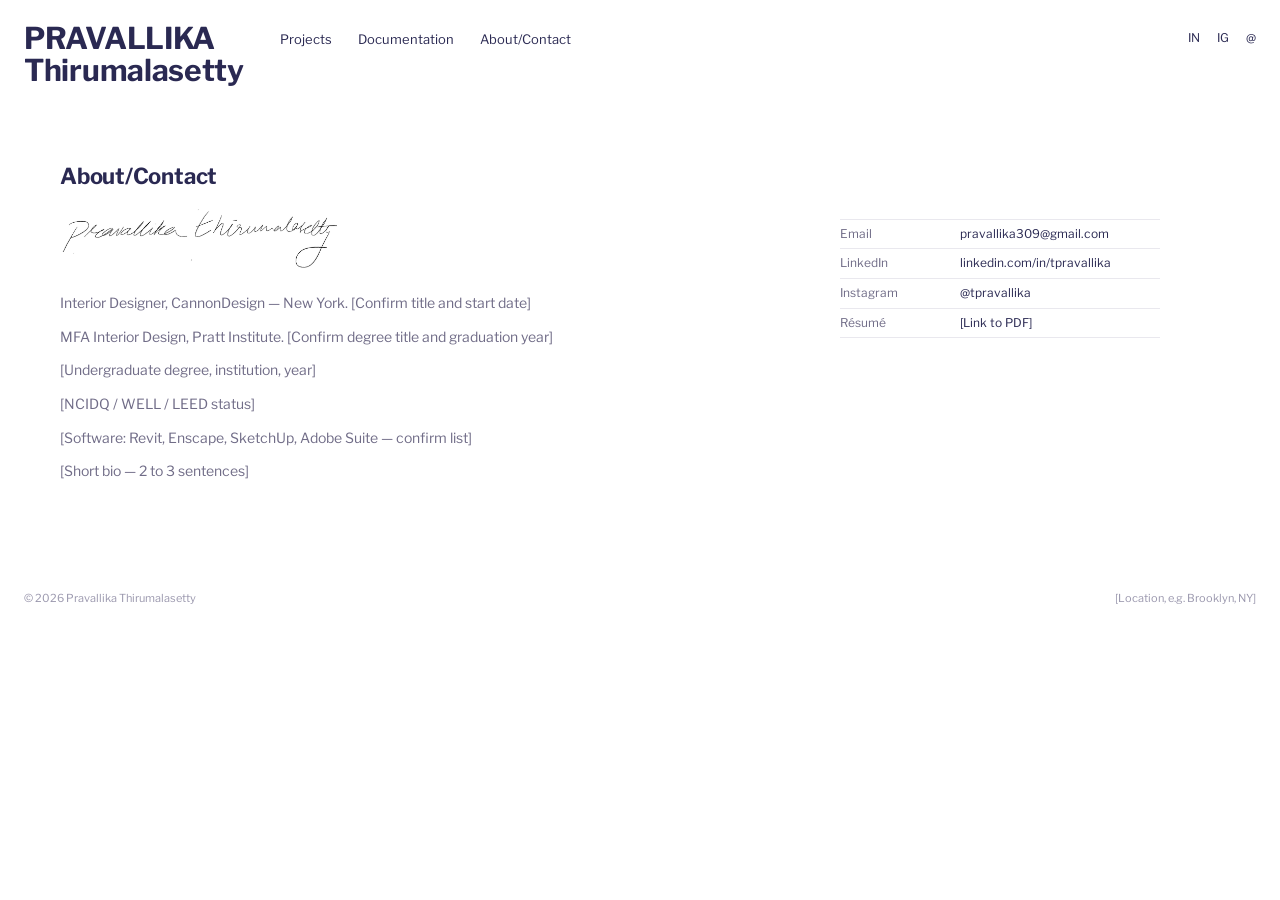
==== about.html @ f4479f0b "Portfolio site: 8 projects, documentation page, about/contact Static site generated by build.py from" ====
<!doctype html>
<html lang="en">
<head>
<meta charset="utf-8">
<meta name="viewport" content="width=device-width, initial-scale=1">
<title>About/Contact — Pravallika Thirumalasetty</title>
<link rel="preconnect" href="https://fonts.googleapis.com">
<link href="https://fonts.googleapis.com/css2?family=Libre+Franklin:wght@400;500;700&display=swap" rel="stylesheet">
<link rel="stylesheet" href="assets/css/site.css">
</head>
<body>
<header class="hd">
  <a class="logo" href="index.html">PRAVALLIKA<br>Thirumalasetty</a>
  <nav class="nav">
    <a href="index.html">Projects</a>
    <a href="documentation.html">Documentation</a>
    <a href="about.html">About/Contact</a>
  </nav>
  <div class="soc">
    <a href="https://www.linkedin.com/in/tpravallika/" target="_blank" rel="noopener" aria-label="LinkedIn">in</a>
    <a href="https://www.instagram.com/tpravallika" target="_blank" rel="noopener" aria-label="Instagram">ig</a>
    <a href="mailto:pravallika309@gmail.com" aria-label="Email">@</a>
  </div>
</header>
<main class="main">
<article class="proj about">
  <div class="ph-title"><h1>About/Contact</h1></div>
  <div class="info">
    <div class="txt">
      <img class="sig" src="assets/img/about/01.jpg" alt="Pravallika Thirumalasetty">
      <p>Interior Designer, CannonDesign — New York. [Confirm title and start date]</p>
      <p>MFA Interior Design, Pratt Institute. [Confirm degree title and graduation year]</p>
      <p>[Undergraduate degree, institution, year]</p>
      <p>[NCIDQ / WELL / LEED status]</p>
      <p>[Software: Revit, Enscape, SketchUp, Adobe Suite — confirm list]</p>
      <p>[Short bio — 2 to 3 sentences]</p>
    </div>
    <dl class="meta">
      <div><dt>Email</dt><dd><a href="mailto:pravallika309@gmail.com">pravallika309@gmail.com</a></dd></div>
      <div><dt>LinkedIn</dt><dd><a href="https://www.linkedin.com/in/tpravallika/" target="_blank" rel="noopener">linkedin.com/in/tpravallika</a></dd></div>
      <div><dt>Instagram</dt><dd><a href="https://www.instagram.com/tpravallika" target="_blank" rel="noopener">@tpravallika</a></dd></div>
      <div><dt>Résumé</dt><dd>[Link to PDF]</dd></div>
    </dl>
  </div>
</article>
</main>
<footer class="ft"><span>© 2026 Pravallika Thirumalasetty</span><span>[Location, e.g. Brooklyn, NY]</span></footer>
<div class="lb" id="lb" hidden><img alt=""><button aria-label="Close">×</button></div>
<script>
(function(){var lb=document.getElementById('lb'),im=lb.querySelector('img');
document.querySelectorAll('.g a.z').forEach(function(a){a.addEventListener('click',function(e){e.preventDefault();im.src=a.href;lb.hidden=false;document.body.style.overflow='hidden';});});
function close(){lb.hidden=true;im.src='';document.body.style.overflow='';}
lb.addEventListener('click',close);document.addEventListener('keydown',function(e){if(e.key==='Escape')close();});})();
</script>
</body>
</html>
---- assets/css/site.css ----
:root{--ink:#2a2952;--txt:#706c87;--bg:#fff;--line:#e9e8ee;--gap:2px}
*{box-sizing:border-box}
html,body{margin:0;background:var(--bg);color:var(--txt);font:14px/1.55 "Libre Franklin","Helvetica Neue",Helvetica,Arial,sans-serif;-webkit-font-smoothing:antialiased}
a{color:var(--ink);text-decoration:none}
img{display:block;max-width:100%}
.hd{display:flex;align-items:flex-start;gap:28px;padding:22px 24px 8px;flex-wrap:wrap}
.logo{font-weight:700;font-size:30px;line-height:1.08;letter-spacing:-.01em;color:var(--ink);margin-right:8px}
.nav{display:flex;gap:26px;padding-top:7px;font-size:13px}
.nav a:hover{text-decoration:underline}
.soc{margin-left:auto;display:flex;gap:16px;padding-top:7px;font-size:12px;letter-spacing:.04em;text-transform:uppercase}
.main{padding:64px 60px 40px;max-width:1440px;margin:0 auto}
/* home grid */
.grid{display:grid;grid-template-columns:repeat(3,1fr);gap:22px var(--gap)}
.card .ph{display:block;aspect-ratio:4/3;overflow:hidden;background:#f2f1f5}
.card img{width:100%;height:100%;object-fit:cover;transition:transform .5s ease}
.card:hover img{transform:scale(1.03)}
.card .cap{display:block;text-align:center;font-size:11px;padding:8px 6px 0;color:var(--txt)}
/* project */
.ph-title{display:flex;align-items:baseline;gap:14px;margin:0 0 26px}
.ph-title .num{font-size:12px;letter-spacing:.14em;color:var(--txt)}
.ph-title h1{font-size:22px;font-weight:700;color:var(--ink);margin:0;letter-spacing:-.01em}
.info{display:grid;grid-template-columns:280px 1fr;gap:40px;margin-bottom:38px;max-width:1100px}
.meta{margin:0;font-size:12px}
.meta div{display:grid;grid-template-columns:110px 1fr;gap:10px;padding:5px 0;border-top:1px solid var(--line)}
.meta div:last-child{border-bottom:1px solid var(--line)}
.meta dt{margin:0;color:var(--txt)}.meta dd{margin:0;color:var(--ink)}
.txt p{margin:0 0 12px;max-width:62ch}
.gap,.credit,[class=gap]{color:#b04a4a}
.credit{font-size:12px;font-style:italic;color:#9a97ad}
.lede{margin:-10px 0 30px;max-width:62ch}
.g{display:grid;grid-template-columns:repeat(6,1fr);grid-auto-flow:dense;gap:var(--gap)}
.g a{display:block;overflow:hidden;background:#f6f6f8}
.g a.s1{grid-column:span 2}.g a.s2{grid-column:span 3}.g a.s3{grid-column:span 6}
.g img{width:100%;height:100%;object-fit:contain;aspect-ratio:4/3}
.g a.s3 img{aspect-ratio:auto}
.next{display:block;margin:48px 0 0;font-size:13px}
.docsec{margin:0 0 44px}.docsec h2{font-size:13px;font-weight:500;letter-spacing:.06em;text-transform:uppercase;margin:0 0 10px}
.about .info{grid-template-columns:1fr 320px}
.sig{width:280px;margin:-10px 0 22px}
.ft{display:flex;justify-content:space-between;padding:18px 24px 26px;font-size:11px;color:#9a97ad}
.lb[hidden]{display:none}
.lb{position:fixed;inset:0;background:rgba(255,255,255,.96);display:flex;align-items:center;justify-content:center;z-index:9;cursor:zoom-out}
.lb img{max-width:96vw;max-height:94vh;object-fit:contain}
.lb button{position:absolute;top:14px;right:18px;font-size:30px;border:0;background:none;color:var(--ink);cursor:pointer}
@media (max-width:900px){.main{padding:36px 16px 30px}.grid{grid-template-columns:repeat(2,1fr)}.info{grid-template-columns:1fr;gap:20px}.about .info{grid-template-columns:1fr}
 .g{grid-template-columns:repeat(2,1fr)}.g a.s1,.g a.s2{grid-column:span 1}.g a.s3{grid-column:span 2}.logo{font-size:24px}.nav{gap:16px}.soc{width:100%;margin-left:0;padding-top:0}}
@media (max-width:560px){.grid{grid-template-columns:1fr}}
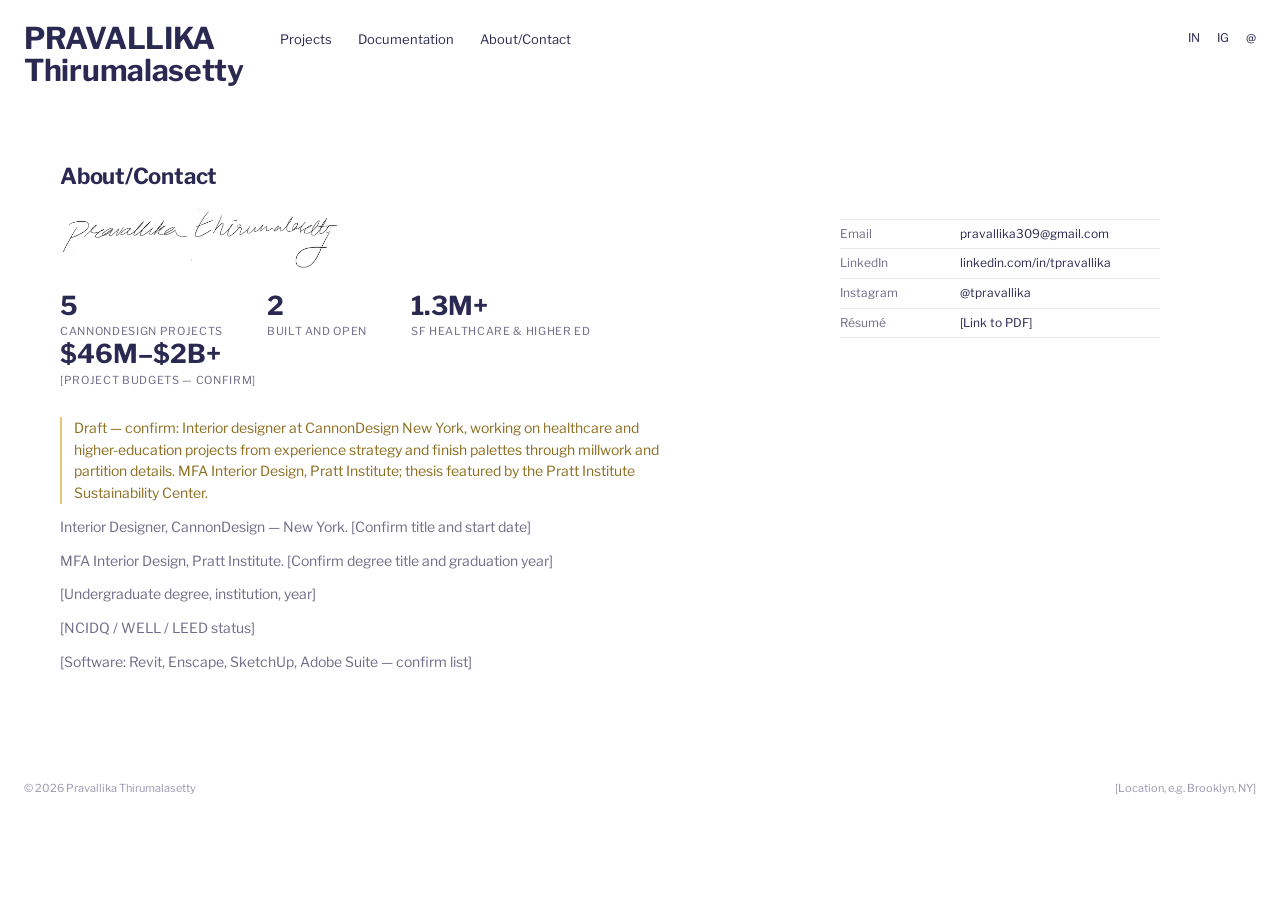
==== commit 98885261: "Add scale stats strip, draft role/phase wording, About at-a-glance Stats use figures from the portfo" ====
--- a/about.html
+++ b/about.html
@@ -28,12 +28,18 @@
   <div class="info">
     <div class="txt">
       <img class="sig" src="assets/img/about/01.jpg" alt="Pravallika Thirumalasetty">
+      <div class="glance">
+        <div><b>5</b><span>CannonDesign projects</span></div>
+        <div><b>2</b><span>built and open</span></div>
+        <div><b>1.3M+</b><span>SF healthcare &amp; higher ed</span></div>
+        <div><b>$46M–$2B+</b><span>[project budgets — confirm]</span></div>
+      </div>
+      <p class="draft">Draft — confirm: Interior designer at CannonDesign New York, working on healthcare and higher-education projects from experience strategy and finish palettes through millwork and partition details. MFA Interior Design, Pratt Institute; thesis featured by the Pratt Institute Sustainability Center.</p>
       <p>Interior Designer, CannonDesign — New York. [Confirm title and start date]</p>
       <p>MFA Interior Design, Pratt Institute. [Confirm degree title and graduation year]</p>
       <p>[Undergraduate degree, institution, year]</p>
       <p>[NCIDQ / WELL / LEED status]</p>
       <p>[Software: Revit, Enscape, SketchUp, Adobe Suite — confirm list]</p>
-      <p>[Short bio — 2 to 3 sentences]</p>
     </div>
     <dl class="meta">
       <div><dt>Email</dt><dd><a href="mailto:pravallika309@gmail.com">pravallika309@gmail.com</a></dd></div>
--- a/assets/css/site.css
+++ b/assets/css/site.css
@@ -27,6 +27,13 @@
 .meta dt{margin:0;color:var(--txt)}.meta dd{margin:0;color:var(--ink)}
 .txt p{margin:0 0 12px;max-width:62ch}
 .gap,.credit,[class=gap]{color:#b04a4a}
+.draft{color:#8a6d1f;border-left:2px solid #e3c874;padding-left:12px}
+.stats{display:flex;flex-wrap:wrap;gap:0 44px;margin:-8px 0 34px;padding:14px 0;border-top:1px solid var(--line);border-bottom:1px solid var(--line)}
+.stats div{display:flex;flex-direction:column;padding:4px 0}
+.stats b{font-size:26px;font-weight:700;color:var(--ink);letter-spacing:-.02em;line-height:1.1}
+.stats span{font-size:11px;letter-spacing:.06em;text-transform:uppercase;color:var(--txt);margin-top:3px}
+.glance{display:flex;flex-wrap:wrap;gap:0 44px;margin:0 0 28px}
+.glance div{display:flex;flex-direction:column}.glance b{font-size:26px;font-weight:700;color:var(--ink);line-height:1.1}.glance span{font-size:11px;letter-spacing:.06em;text-transform:uppercase;margin-top:3px}
 .credit{font-size:12px;font-style:italic;color:#9a97ad}
 .lede{margin:-10px 0 30px;max-width:62ch}
 .g{display:grid;grid-template-columns:repeat(6,1fr);grid-auto-flow:dense;gap:var(--gap)}
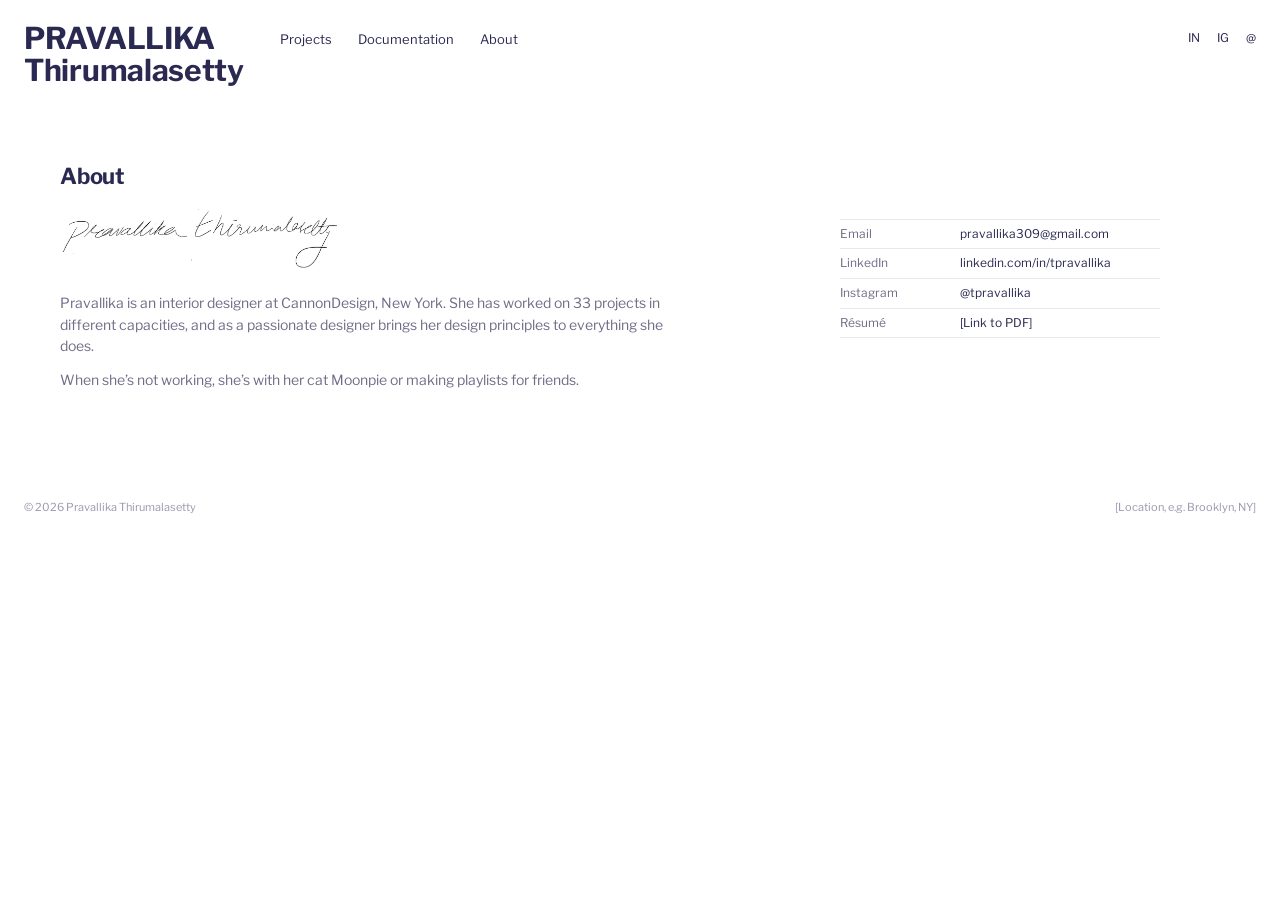
==== commit 15cafef3: "Simplify About page; rename nav link to About Co-Authored-By: Claude Fable 5.1 <noreply@anthropic.co" ====
--- a/about.html
+++ b/about.html
@@ -3,7 +3,7 @@
 <head>
 <meta charset="utf-8">
 <meta name="viewport" content="width=device-width, initial-scale=1">
-<title>About/Contact — Pravallika Thirumalasetty</title>
+<title>About — Pravallika Thirumalasetty</title>
 <link rel="preconnect" href="https://fonts.googleapis.com">
 <link href="https://fonts.googleapis.com/css2?family=Libre+Franklin:wght@400;500;700&display=swap" rel="stylesheet">
 <link rel="stylesheet" href="assets/css/site.css">
@@ -14,7 +14,7 @@
   <nav class="nav">
     <a href="index.html">Projects</a>
     <a href="documentation.html">Documentation</a>
-    <a href="about.html">About/Contact</a>
+    <a href="about.html">About</a>
   </nav>
   <div class="soc">
     <a href="https://www.linkedin.com/in/tpravallika/" target="_blank" rel="noopener" aria-label="LinkedIn">in</a>
@@ -24,22 +24,12 @@
 </header>
 <main class="main">
 <article class="proj about">
-  <div class="ph-title"><h1>About/Contact</h1></div>
+  <div class="ph-title"><h1>About</h1></div>
   <div class="info">
     <div class="txt">
       <img class="sig" src="assets/img/about/01.jpg" alt="Pravallika Thirumalasetty">
-      <div class="glance">
-        <div><b>5</b><span>CannonDesign projects</span></div>
-        <div><b>2</b><span>built and open</span></div>
-        <div><b>1.3M+</b><span>SF healthcare &amp; higher ed</span></div>
-        <div><b>$46M–$2B+</b><span>[project budgets — confirm]</span></div>
-      </div>
-      <p class="draft">Draft — confirm: Interior designer at CannonDesign New York, working on healthcare and higher-education projects from experience strategy and finish palettes through millwork and partition details. MFA Interior Design, Pratt Institute; thesis featured by the Pratt Institute Sustainability Center.</p>
-      <p>Interior Designer, CannonDesign — New York. [Confirm title and start date]</p>
-      <p>MFA Interior Design, Pratt Institute. [Confirm degree title and graduation year]</p>
-      <p>[Undergraduate degree, institution, year]</p>
-      <p>[NCIDQ / WELL / LEED status]</p>
-      <p>[Software: Revit, Enscape, SketchUp, Adobe Suite — confirm list]</p>
+      <p>Pravallika is an interior designer at CannonDesign, New York. She has worked on 33 projects in different capacities, and as a passionate designer brings her design principles to everything she does.</p>
+      <p>When she’s not working, she’s with her cat Moonpie or making playlists for friends.</p>
     </div>
     <dl class="meta">
       <div><dt>Email</dt><dd><a href="mailto:pravallika309@gmail.com">pravallika309@gmail.com</a></dd></div>
